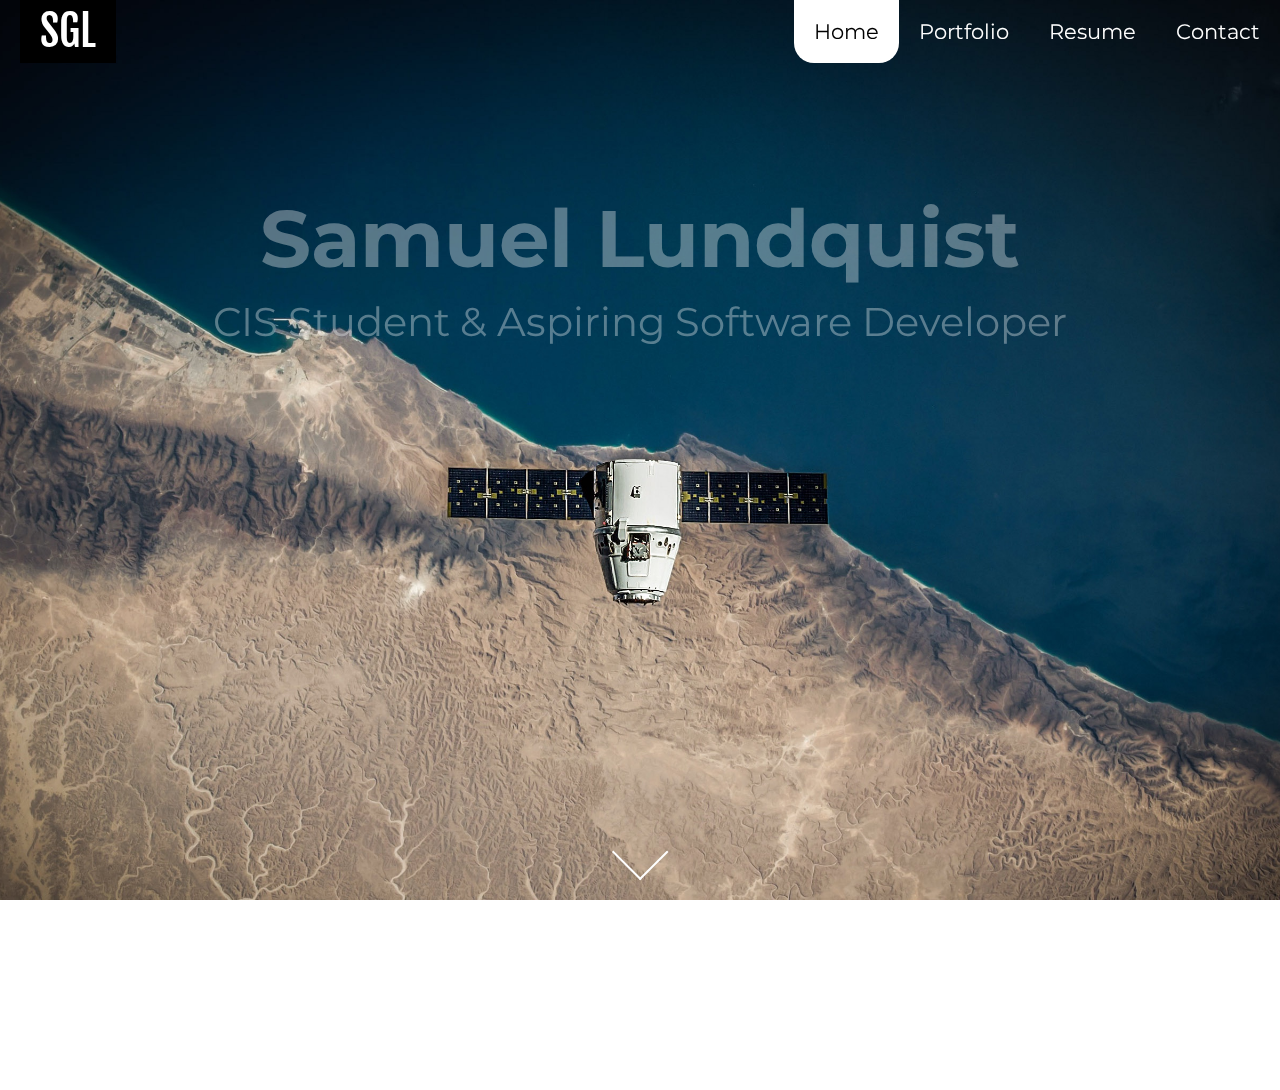
==== index.html @ 55ef9e34 "Update index.html" ====
<!DOCTYPE html>
<html>

	<head>
		<title>SamuelLundquist</title>
		<link rel="stylesheet" href='./style/index.css'>
    	<link href="https://fonts.googleapis.com/css?family=Lato|Montserrat&display=swap" rel="stylesheet">
		<link href="https://fonts.googleapis.com/css?family=Fjalla+One&display=swap" rel="stylesheet">
		<link rel="apple-touch-icon" sizes="64x64" href="./apple-touch-icon.png">
		<!-- IE -->
		<link rel="shortcut icon" type="image/x-icon" href="./media/favicon.ico">
		<!-- other browsers -->
		<link rel="icon" type="image/png" sizes="64x64" href="./apple-touch-icon.png">

		<script src="./src/jquery-3.4.0.min.js"></script>
	</head>

	<body>

		<div id='back'></div>

		<div id='navbar'>

			<div>
				<span>SGL</span>
			</div>

			<ul>
				<li><a class="active" href="index.html">Home</a></li>
				<li><a href="portfolio.html">Portfolio</a></li>
				<li><a href="resume.html">Resume</a></li>
				<li><a href="contact.html">Contact</a></li>
			</ul>

		</div>

		<section>

			<div id='titleBlock' class="fadeIn">
				<span>
					<h1>Samuel Lundquist</h1>
					CIS Student & Aspiring Software Developer
				</span>
			</div>

			<div id="navArrow" class="fadeIn">
				<a data-scroll href='#panel1'>
					<div id='downArrow'></div>
				</a>
			</div>

			<div class='content' id='panel1'>
				<h2>YO WHATSUP MOTHER TRUCKER!!!</h2>
				<P>MUAHAHAHHAHAHAH</p>
				<br>
				<p>YEEEEET!</p>

			</div>

		</section>

	</body>

	<script type="text/javascript" src="./src/nav.js"></script>

</html>
---- style/index.css ----
html
{
	margin: 0;
	padding: 0;
	width: 100%;
	height: 100%;
	scroll-behavior: smooth;
}

html::-webkit-scrollbar
{
	display: none;
}

body
{
	margin: 0;
	padding: 0;
	width: 100%;
	height: 100%;
	font-family: 'Montserrat', sans-serif;
	-ms-overflow-style: none;
	background-image: url("../media/Photo by SpaceX.jpg");
	-webkit-background-size: cover;
  	-moz-background-size: cover;
 	-o-background-size: cover;
  	background-size: cover;
	background-position: center;
	background-repeat: no-repeat;
	background-attachment: fixed;
}

#back
{
	position: fixed;
	z-index: -1;
	width: 100%;
	height: 100%;
	background-color: transparent;
	transition: 1s;
}

#back.blueColor
{
	background-color: #005986;
}

#navbar
{
	z-index: 2;
	top:0;
	position: fixed;
	width:100%;
	height: 7vh;
	color: white;
	display: flex;
	justify-content: space-between;
	font-size: 1.3em;
	transition: 1s;
}

#navbar div
{
	display: flex;
	margin: 0;
	height: 100%;
	padding-left: 20px;
	padding-right: 20px;
	margin-left: 20px;
	font-size: 2em;
	line-height: 7vh;
	background-color: black
}

#navbar div span
{
	margin: auto;
	text-align: center;
	font-family: 'Fjalla One', sans-serif;
}

#navbar ul
{
	padding: 0;
	margin: 0;
	justify-content: space-around;
	list-style-type: none;
	display: flex;
}

#navbar ul li
{
	display: inline-block;
	margin: 0;
	height: 100%;
}

#currentPageTab
{
	color: black;
}

#navbar ul li a
{
	display: inline-flex;
	flex-direction: column;
	margin: 0;
	justify-content: center;
	align-items: center;
	text-align: center;
	height: 100%;
	padding-left: 20px;
	padding-right: 20px;
	border-bottom-right-radius: 20px;
	border-bottom-left-radius: 20px;
	text-decoration: none;
	transition: 0.3s;
}

#navbar ul li a:hover
{
	background-color: #007ebd;
	color: white;
}

li a:not(.active)
{
	color: white;
}

.active
{
	background-color: white;
	color: black;
	cursor: default;
}

#titleBlock
{
	opacity: 0;
	display: flex;
	flex-direction: column;
	align-items: center;
	justify-content: space-between;
	text-align: center;
	color: white;
	width: 100vw;
	height: 100vh;
}

#titleBlock span
{
	width: 100%;
	font-size: 2.5em;
	padding-top: 20vh;
}

h1
{
	margin: 0;
	padding-top: 10px;
	padding-bottom: 10px;
}

#navArrow
{
	position:fixed;
	z-index: 4;
	bottom: 0;
	width: 100%;
	height: 4vw;
	display: flex;
	justify-content: center;
	align-items: center;
}

#downArrow
{
	background-color: rgba(0, 0, 0, 0);
	/*border-radius: 5px;*/
	margin-bottom: 5vh;
	height: 3vmax;
	width: 3vmax;
	border-style:solid;
	border-color: white;
	border-width: 0 2px 2px 0;
	transform: rotate(45deg);
	-webkit-transform: rotate(45deg);
	transition: background-color 150ms ease-in-out;
	transition: border-width 150ms ease-in-out;
	transition: opacity 250ms ease-in-out;
}

#downArrow:hover
{
	border-bottom-width: 5px;
	border-right-width: 5px;
}

.content
{
	z-index: 1;
	margin: 0 10% 0 10%;
	padding: 0 5% 0 5%;
	width: 70%;
	min-height: 100%;
	display: flex;
	flex-direction: column;
	justify-content: center;
	align-items: center;
	text-align: center;
	color: white;
	transition: 0.75s;
	opacity: 0;
}
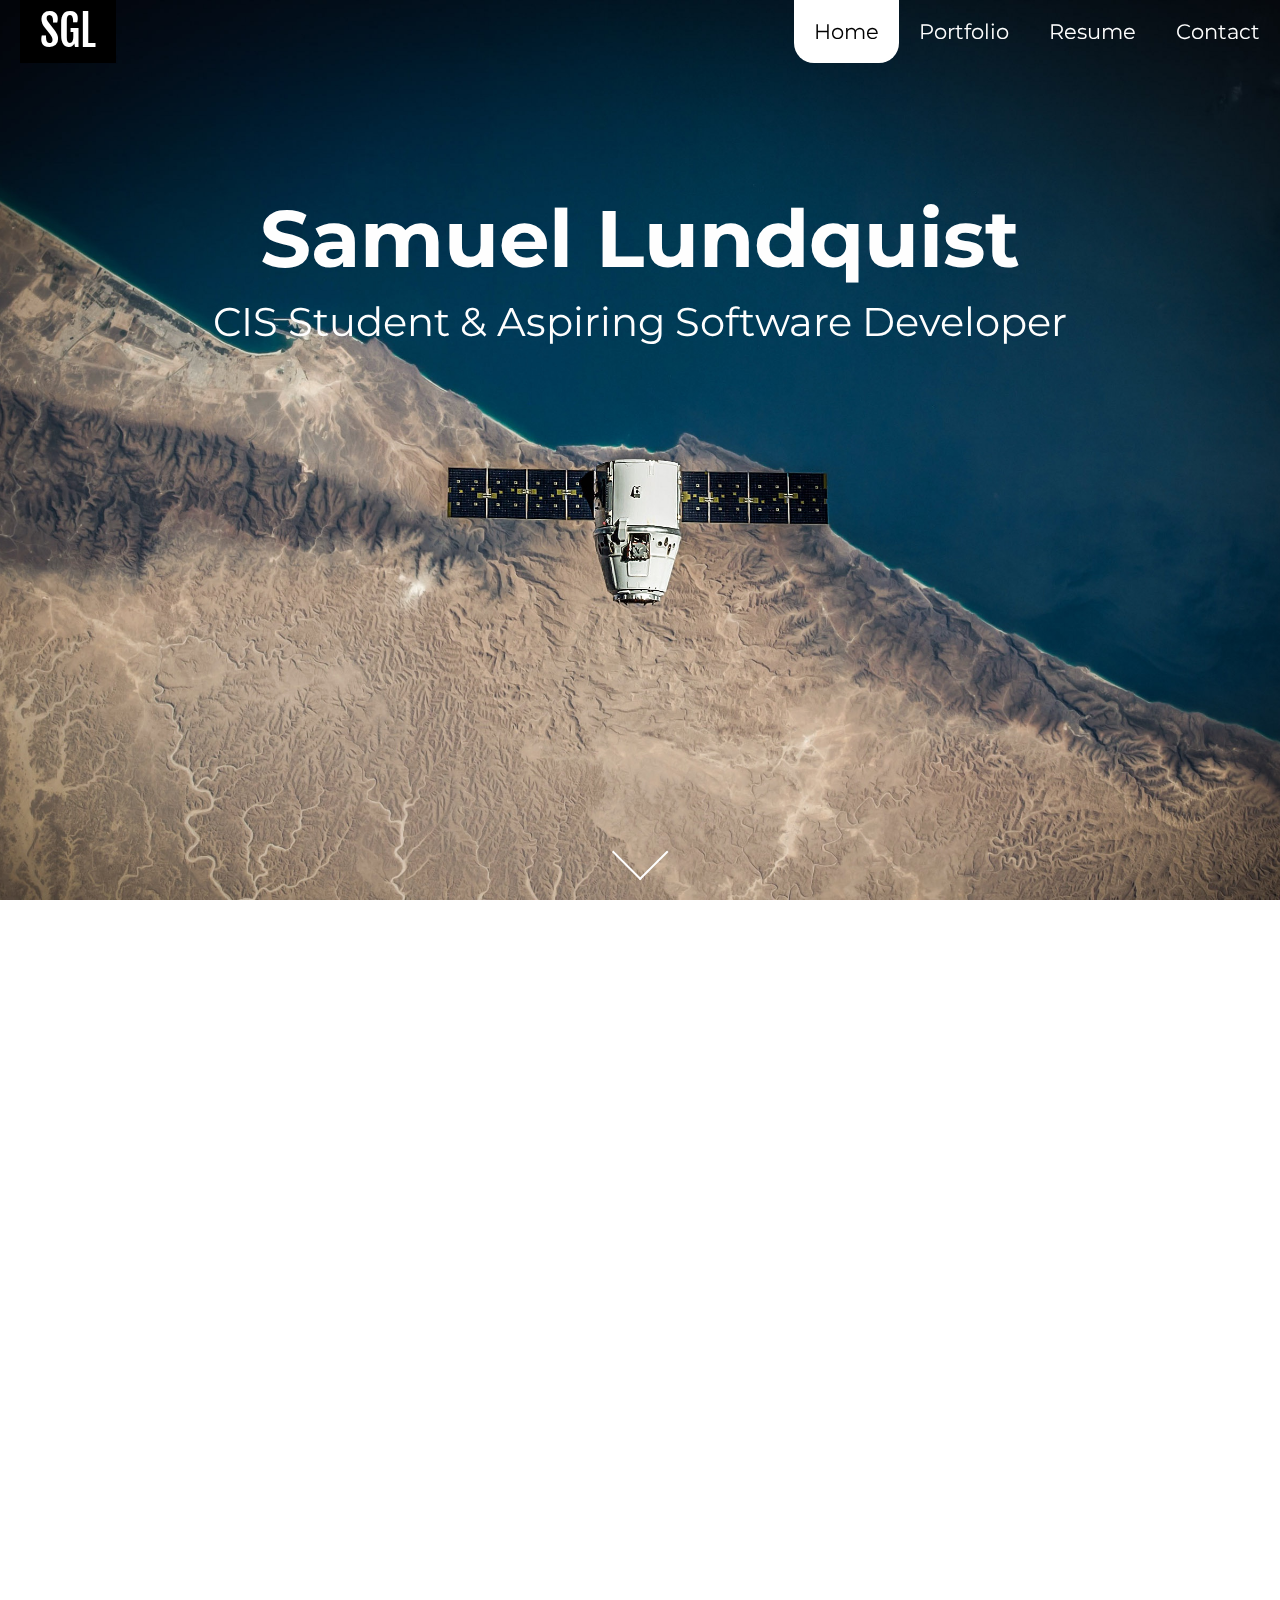
==== commit 78031b1f: "yeet" ====
--- a/index.html
+++ b/index.html
@@ -34,6 +34,12 @@
 
 		</div>
 
+		<div id="navArrow" class="fadeIn">
+			<a data-scroll href='#panel1'>
+				<div id='downArrow'></div>
+			</a>
+		</div>
+
 		<section>
 
 			<div id='titleBlock' class="fadeIn">
@@ -43,14 +49,8 @@
 				</span>
 			</div>
 
-			<div id="navArrow" class="fadeIn">
-				<a data-scroll href='#panel1'>
-					<div id='downArrow'></div>
-				</a>
-			</div>
-
 			<div class='content' id='panel1'>
-				<h2>YO WHATSUP MOTHER TRUCKER!!!</h2>
+				<h2>Hi I'm Sam, welcome to my site!</h2>
 				<P>MUAHAHAHHAHAHAH</p>
 				<br>
 				<p>YEEEEET!</p>
--- a/style/index.css
+++ b/style/index.css
@@ -137,7 +137,6 @@
 
 #titleBlock
 {
-	opacity: 0;
 	display: flex;
 	flex-direction: column;
 	align-items: center;
@@ -203,7 +202,7 @@
 	margin: 0 10% 0 10%;
 	padding: 0 5% 0 5%;
 	width: 70%;
-	min-height: 100%;
+	min-height: 100vh;
 	display: flex;
 	flex-direction: column;
 	justify-content: center;
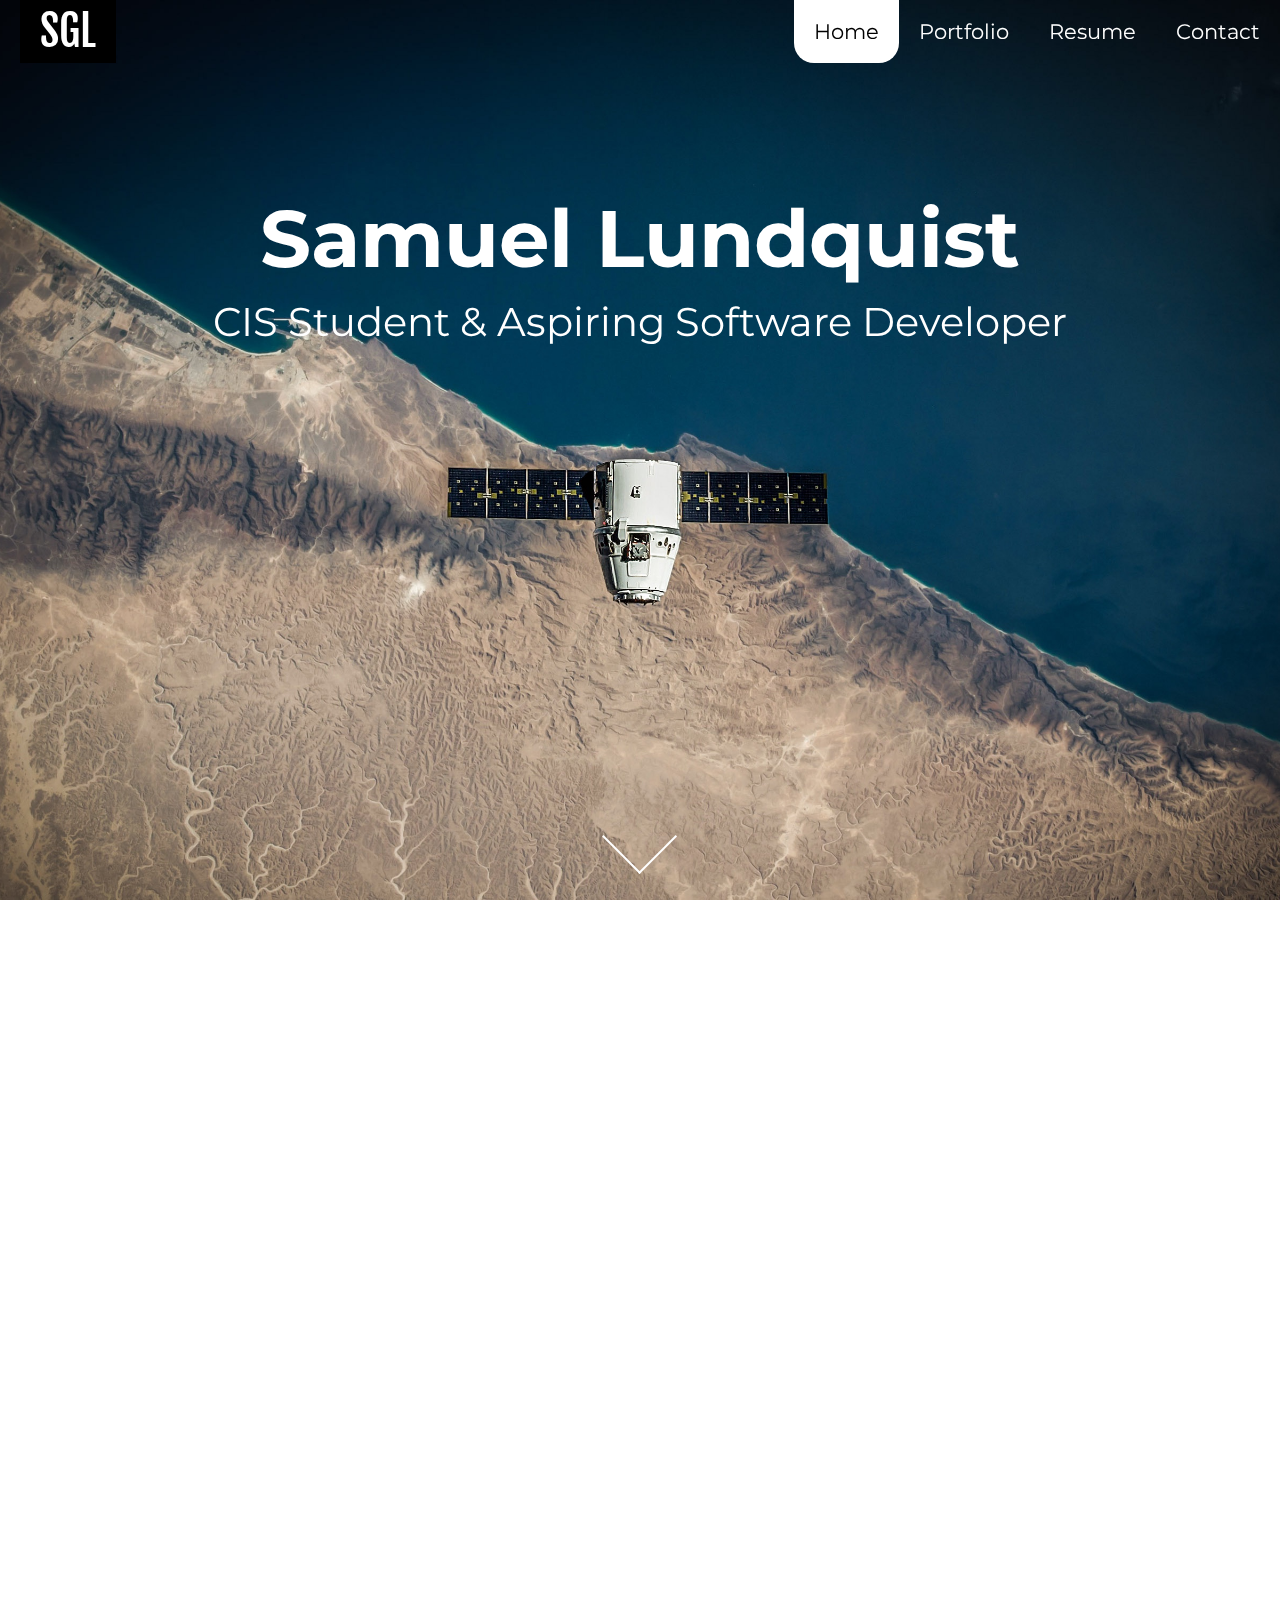
==== commit e2425962: "yeet" ====
--- a/index.html
+++ b/index.html
@@ -35,8 +35,7 @@
 		</div>
 
 		<div id="navArrow" class="fadeIn">
-			<a data-scroll href='#panel1'>
-				<div id='downArrow'></div>
+			<a data-scroll href='#panel1' id='downArrow'>
 			</a>
 		</div>
 
--- a/style/index.css
+++ b/style/index.css
@@ -165,27 +165,26 @@
 {
 	position:fixed;
 	z-index: 4;
+	margin-bottom: 2vh;
 	bottom: 0;
 	width: 100%;
-	height: 4vw;
+	height: 10vh;
 	display: flex;
 	justify-content: center;
 	align-items: center;
+	text-align: center;
 }
 
 #downArrow
 {
 	background-color: rgba(0, 0, 0, 0);
-	/*border-radius: 5px;*/
-	margin-bottom: 5vh;
-	height: 3vmax;
-	width: 3vmax;
+	height: 4vmax;
+	width: 4vmax;
 	border-style:solid;
 	border-color: white;
 	border-width: 0 2px 2px 0;
 	transform: rotate(45deg);
 	-webkit-transform: rotate(45deg);
-	transition: background-color 150ms ease-in-out;
 	transition: border-width 150ms ease-in-out;
 	transition: opacity 250ms ease-in-out;
 }
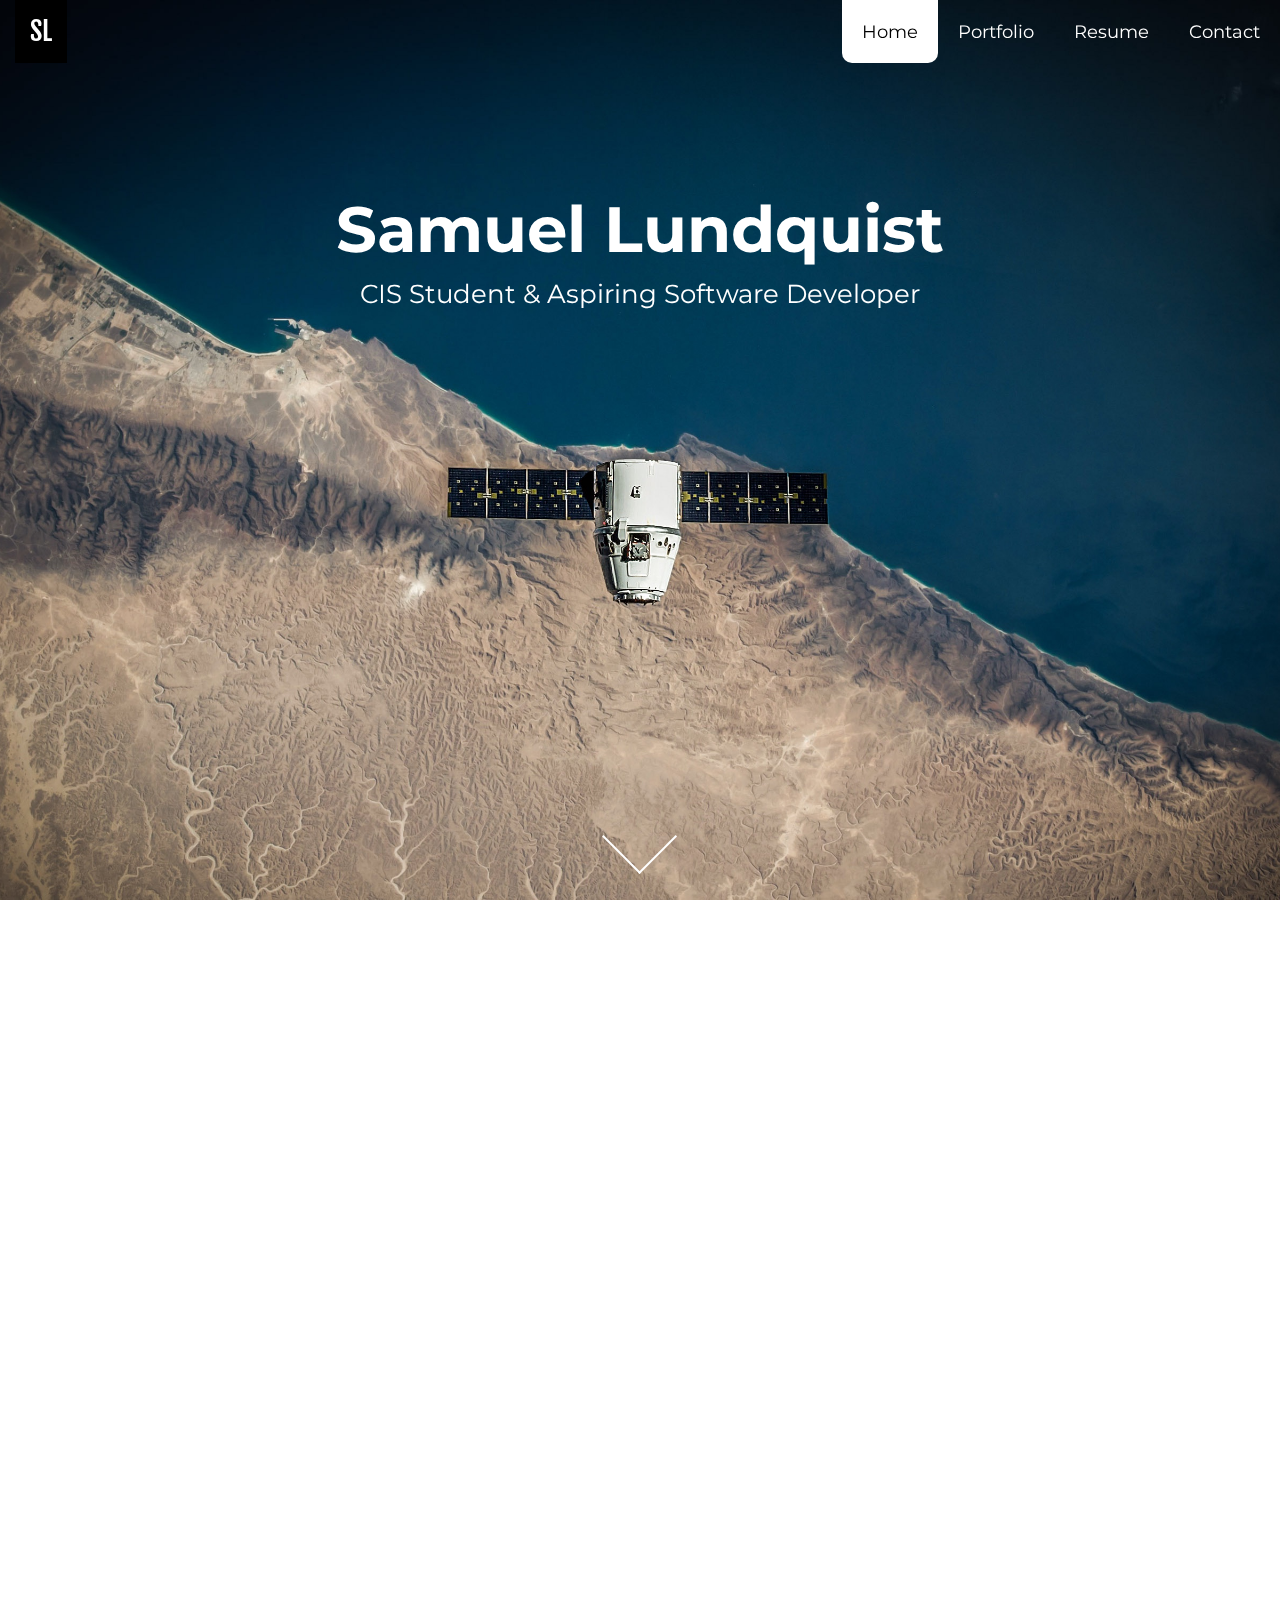
==== commit e7068cc4: "yeet" ====
--- a/index.html
+++ b/index.html
@@ -22,7 +22,7 @@
 		<div id='navbar'>
 
 			<div>
-				<span>SGL</span>
+				<span>SL</span>
 			</div>
 
 			<ul>
@@ -49,10 +49,25 @@
 			</div>
 
 			<div class='content' id='panel1'>
-				<h2>Hi I'm Sam, welcome to my site!</h2>
-				<P>MUAHAHAHHAHAHAH</p>
-				<br>
-				<p>YEEEEET!</p>
+				<div class='block'>
+					<div id="mediumPic"></div>
+					<div id="textBlock">
+						<h2>Hi I'm Sam, welcome to my site!</h2>
+						<P>
+							I'm a passionate technology orientied individual
+							aspiring to work in web design and or software development.
+							I was born and raised on the oregon coast, and hope to
+							enjoy the pacific northwest for a few years longer.
+							<br/><br/>
+							I am currently a senior at the University of Oregon majoring
+							in computer science. After graduation, I'm looking to jump headfirst
+							into software development. Ideally, I hope to find a team to work
+							with that strives to help eachother to become the best version of
+							themselves and aims to develop innovative solutions that push
+							the boundaries of technology.
+						</p>
+					</div>
+				</div>
 
 			</div>
 
--- a/style/index.css
+++ b/style/index.css
@@ -55,7 +55,7 @@
 	color: white;
 	display: flex;
 	justify-content: space-between;
-	font-size: 1.3em;
+	font-size: 2vh;
 	transition: 1s;
 }
 
@@ -63,56 +63,56 @@
 {
 	display: flex;
 	margin: 0;
+	height: 7vh;
+	padding-left: 15px;
+	padding-right: 15px;
+	margin-left: 15px;
+	font-size: 1.5em;
+	line-height: 7vh;
+	background-color: black
+}
+
+#navbar div span
+{
+	margin: auto;
+	text-align: center;
+	font-family: 'Fjalla One', sans-serif;
+}
+
+#navbar ul
+{
+	padding: 0;
+	margin: 0;
+	justify-content: space-around;
+	list-style-type: none;
+	display: flex;
+}
+
+#navbar ul li
+{
+	display: inline-block;
+	margin: 0;
+	height: 100%;
+}
+
+#currentPageTab
+{
+	color: black;
+}
+
+#navbar ul li a
+{
+	display: inline-flex;
+	flex-direction: column;
+	margin: 0;
+	justify-content: center;
+	align-items: center;
+	text-align: center;
 	height: 100%;
 	padding-left: 20px;
 	padding-right: 20px;
-	margin-left: 20px;
-	font-size: 2em;
-	line-height: 7vh;
-	background-color: black
-}
-
-#navbar div span
-{
-	margin: auto;
-	text-align: center;
-	font-family: 'Fjalla One', sans-serif;
-}
-
-#navbar ul
-{
-	padding: 0;
-	margin: 0;
-	justify-content: space-around;
-	list-style-type: none;
-	display: flex;
-}
-
-#navbar ul li
-{
-	display: inline-block;
-	margin: 0;
-	height: 100%;
-}
-
-#currentPageTab
-{
-	color: black;
-}
-
-#navbar ul li a
-{
-	display: inline-flex;
-	flex-direction: column;
-	margin: 0;
-	justify-content: center;
-	align-items: center;
-	text-align: center;
-	height: 100%;
-	padding-left: 20px;
-	padding-right: 20px;
-	border-bottom-right-radius: 20px;
-	border-bottom-left-radius: 20px;
+	border-bottom-right-radius: 10px;
+	border-bottom-left-radius: 10px;
 	text-decoration: none;
 	transition: 0.3s;
 }
@@ -150,13 +150,14 @@
 #titleBlock span
 {
 	width: 100%;
-	font-size: 2.5em;
+	font-size: 2vw;
 	padding-top: 20vh;
 }
 
 h1
 {
 	margin: 0;
+	font-size: 5vw;
 	padding-top: 10px;
 	padding-bottom: 10px;
 }
@@ -211,3 +212,33 @@
 	transition: 0.75s;
 	opacity: 0;
 }
+
+.block
+{
+	display: inline-flex;
+	font-size: 1.2em;
+	text-align: left;
+}
+
+#mediumPic
+{
+	height: 50vh;
+	width: 50vh;
+	margin-right: 5vw;
+	background-image: url("../media/prof.jpg");
+	-webkit-background-size: cover;
+  	-moz-background-size: cover;
+ 	-o-background-size: cover;
+  	background-size: cover;
+	background-position: center;
+	background-repeat: no-repeat;
+	border-radius: 10px;
+}
+
+#textBlock
+{
+	display: inline-block;
+	width: 50%;
+	word-wrap: break-word;
+	overflow-wrap: break-word;
+}
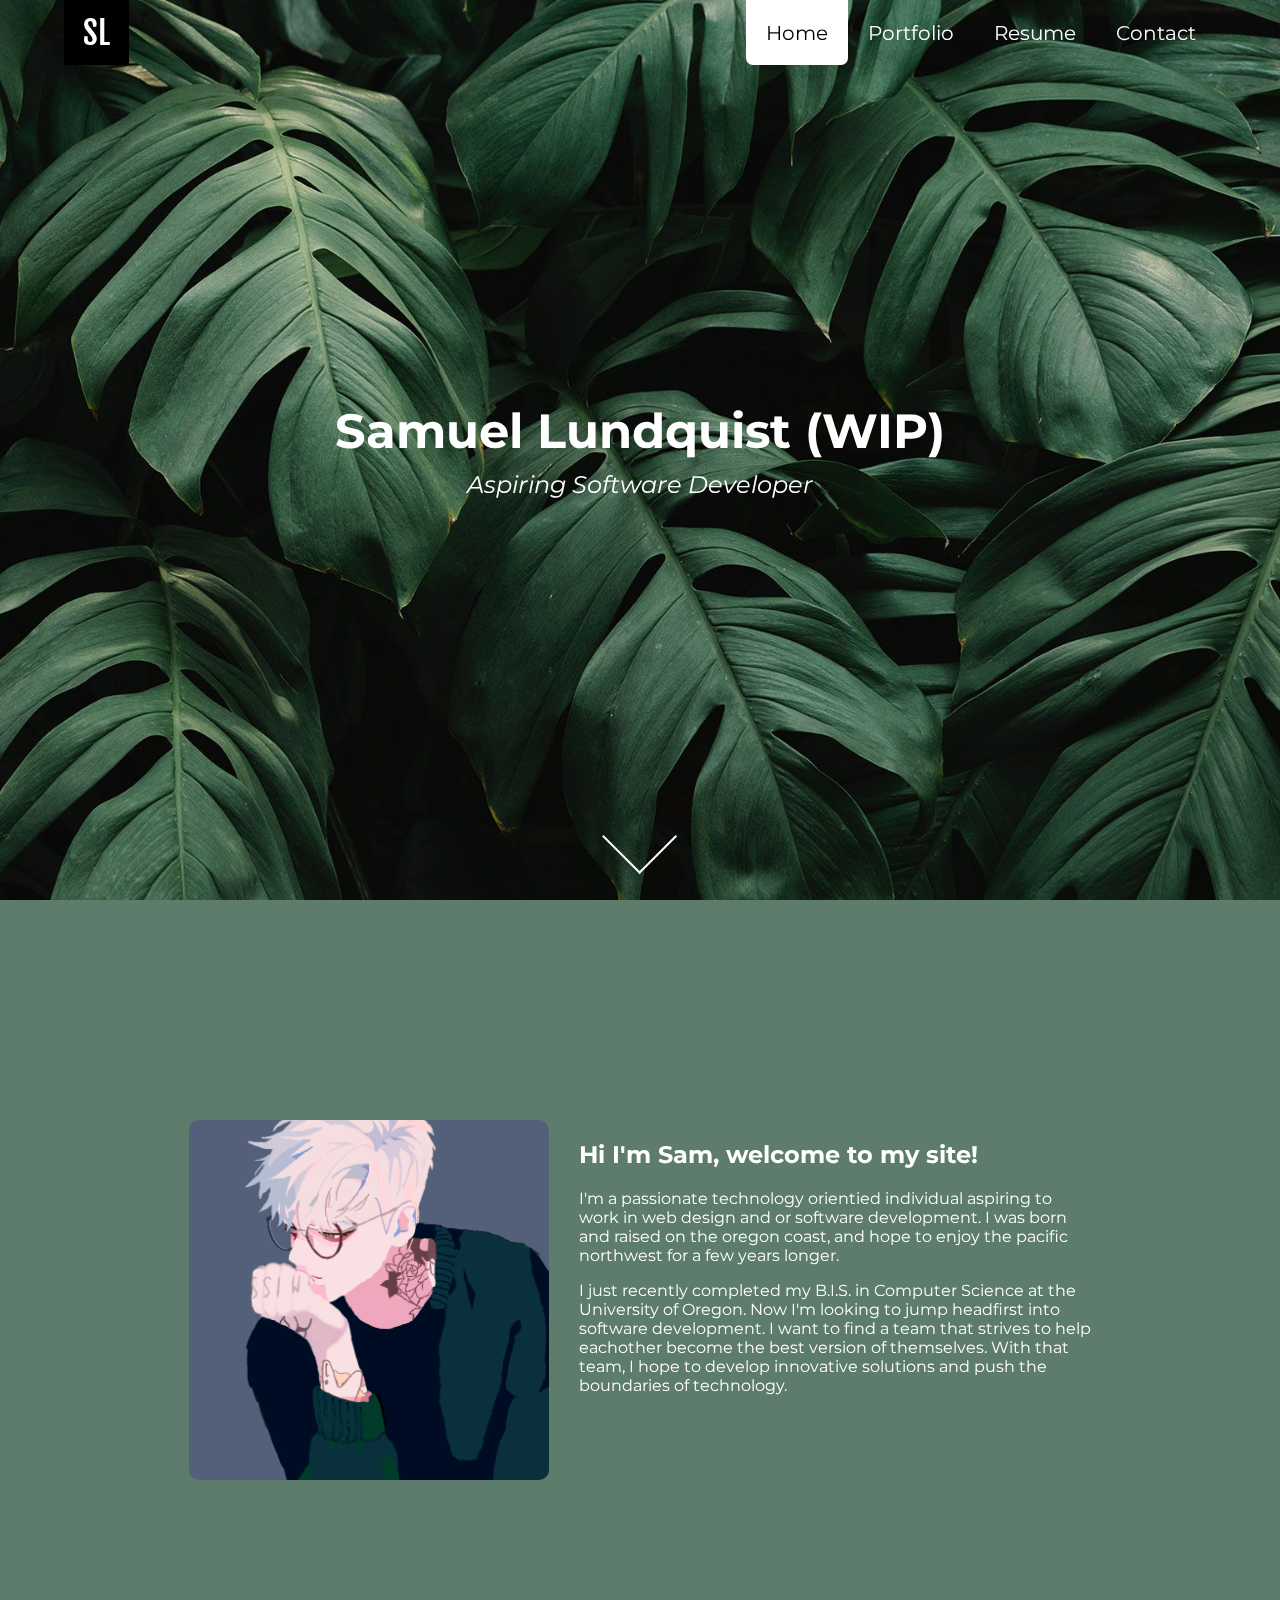
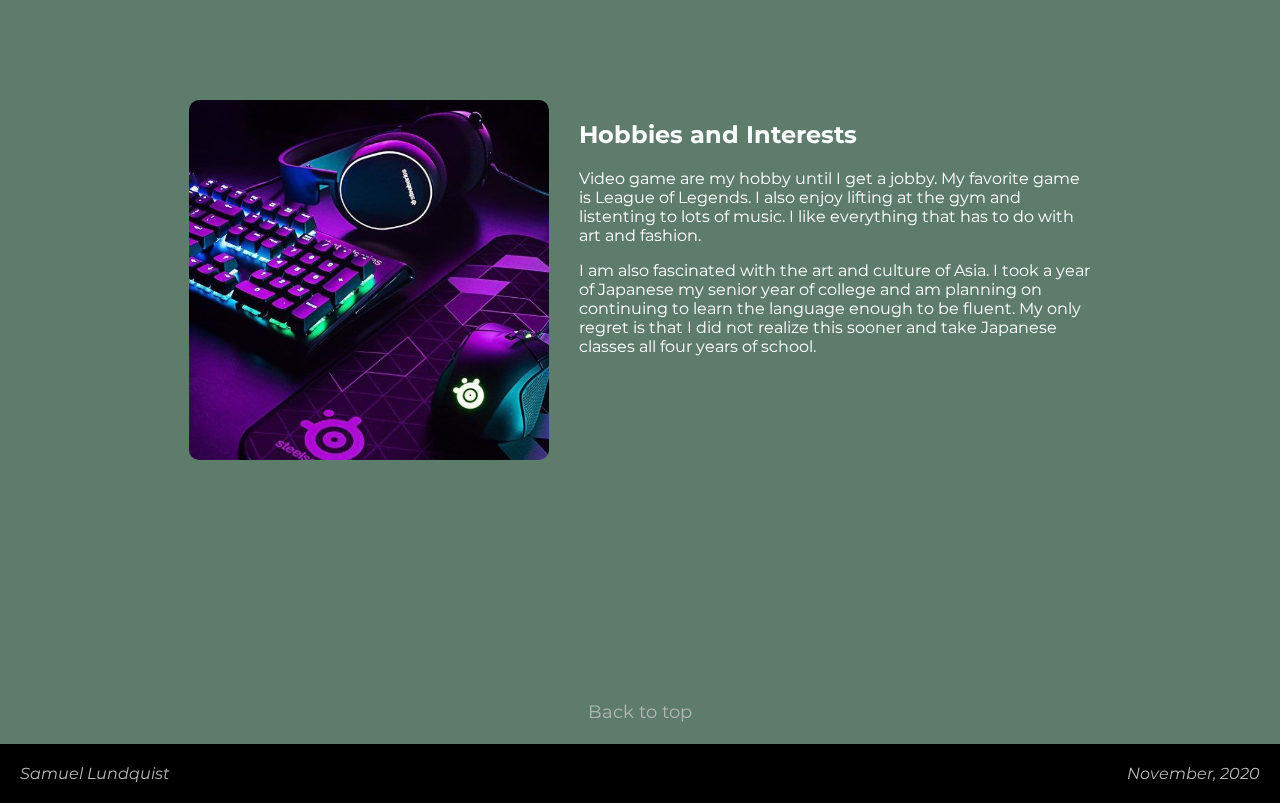
==== commit 020a5f31: "Updated website version" ====
--- a/index.html
+++ b/index.html
@@ -1,80 +1,117 @@
-<!DOCTYPE html>
-<html>
-
-	<head>
-		<title>SamuelLundquist</title>
-		<link rel="stylesheet" href='./style/index.css'>
-    	<link href="https://fonts.googleapis.com/css?family=Lato|Montserrat&display=swap" rel="stylesheet">
-		<link href="https://fonts.googleapis.com/css?family=Fjalla+One&display=swap" rel="stylesheet">
-		<link rel="apple-touch-icon" sizes="64x64" href="./apple-touch-icon.png">
-		<!-- IE -->
-		<link rel="shortcut icon" type="image/x-icon" href="./media/favicon.ico">
-		<!-- other browsers -->
-		<link rel="icon" type="image/png" sizes="64x64" href="./apple-touch-icon.png">
-
-		<script src="./src/jquery-3.4.0.min.js"></script>
-	</head>
-
-	<body>
-
-		<div id='back'></div>
-
-		<div id='navbar'>
-
-			<div>
-				<span>SL</span>
-			</div>
-
-			<ul>
-				<li><a class="active" href="index.html">Home</a></li>
-				<li><a href="portfolio.html">Portfolio</a></li>
-				<li><a href="resume.html">Resume</a></li>
-				<li><a href="contact.html">Contact</a></li>
-			</ul>
-
-		</div>
-
-		<div id="navArrow" class="fadeIn">
-			<a data-scroll href='#panel1' id='downArrow'>
-			</a>
-		</div>
-
-		<section>
-
-			<div id='titleBlock' class="fadeIn">
-				<span>
-					<h1>Samuel Lundquist</h1>
-					CIS Student & Aspiring Software Developer
-				</span>
-			</div>
-
-			<div class='content' id='panel1'>
-				<div class='block'>
-					<div id="mediumPic"></div>
-					<div id="textBlock">
-						<h2>Hi I'm Sam, welcome to my site!</h2>
-						<P>
-							I'm a passionate technology orientied individual
-							aspiring to work in web design and or software development.
-							I was born and raised on the oregon coast, and hope to
-							enjoy the pacific northwest for a few years longer.
-							<br/><br/>
-							I am currently a senior at the University of Oregon majoring
-							in computer science. After graduation, I'm looking to jump headfirst
-							into software development. Ideally, I hope to find a team to work
-							with that strives to help eachother to become the best version of
-							themselves and aims to develop innovative solutions that push
-							the boundaries of technology.
-						</p>
-					</div>
-				</div>
-
-			</div>
-
-		</section>
-
-	</body>
-
-	<script type="text/javascript" src="./src/nav.js"></script>
-
-</html>
+<!DOCTYPE html>
+<html lang="en">
+
+	<head>
+		<meta charset="utf-8"/>
+		<title>SLWebsite</title>
+		<link rel="stylesheet" href='./style/index.css'>
+		<link href="https://fonts.googleapis.com/css?family=Lato|Montserrat&display=swap" rel="stylesheet">
+		<link href="https://fonts.googleapis.com/css?family=Fjalla+One&display=swap" rel="stylesheet">
+		<script src="./src/jquery-3.4.0.min.js"></script>
+
+		<!-- Favicon setup -->
+		<link rel="apple-touch-icon" sizes="180x180" href="/apple-touch-icon.png">
+		<link rel="icon" type="image/png" sizes="32x32" href="/favicon-32x32.png">
+		<link rel="icon" type="image/png" sizes="16x16" href="/favicon-16x16.png">
+		<link rel="manifest" href="/site.webmanifest">
+		<link rel="mask-icon" href="/safari-pinned-tab.svg" color="#5bbad5">
+		<meta name="msapplication-TileColor" content="#00aba9">
+		<meta name="theme-color" content="#ffffff">
+	</head>
+
+	<body>
+
+		<div id='back'></div>
+
+		<div class="sektion navsection noselect">
+			<div class="content navbar">
+				<div class="logo">SL</div>
+				<div class="menu">
+					<div class="barFill">
+						<div class="container" onclick="menuController(this)">
+							<div class="bar1"></div>
+							<div class="bar2"></div>
+							<div class="bar3"></div>
+						</div>
+					</div>
+					<li><a class="active" href="index.html">Home</a></li>
+					<li><a href="portfolio.html">Portfolio</a></li>
+					<li><a href="resume.html">Resume</a></li>
+					<li><a href="contact.html">Contact</a></li>
+				</div>
+			</div>
+		</div>
+
+		<div id="navArrow" class="fadeIn">
+			<a data-scroll href='#contentPanel' id='downArrow'>
+			</a>
+		</div>
+
+		<section>
+			<div class="title noselect">
+				<span class="fadeIn">
+					<h1>Samuel Lundquist (WIP)</h1>
+					<h4>Aspiring Software Developer<h4>
+				</span>
+			</div>
+
+			<div class="content" id="contentPanel">
+				<div class="subject">
+					<div class="sub_image" style="background-image: url('./media/uwu.png');">
+					</div>
+					<div class="sub_text">
+						<h2>Hi I'm Sam, welcome to my site!</h2>
+						<p>
+							I'm a passionate technology orientied individual
+							aspiring to work in web design and or software development.
+							I was born and raised on the oregon coast, and hope to
+							enjoy the pacific northwest for a few years longer.
+						</p>
+						<p>
+							I just recently completed my B.I.S. in Computer Science at the
+							University of Oregon. Now I'm looking to jump headfirst into
+							software development. I want to find a team that strives to
+							help eachother become the best version of themselves. With that
+							team, I hope to develop innovative solutions and push the
+							boundaries of technology.
+						</p>
+					</div>
+				</div>
+
+				<div class="subject">
+					<div class="sub_image" style="background-image: url('./media/steel.jpg');">
+					</div>
+					<div class="sub_text">
+						<h2>Hobbies and Interests</h2>
+						<p>
+							Video game are my hobby until I get a jobby. My favorite
+							game is League of Legends. I also enjoy lifting at the gym and
+							listenting to lots of music. I like everything that has to do
+							with art and fashion.
+						</p>
+						<p>
+							I am also fascinated with the art and culture of Asia.
+							I took a year of Japanese my senior year of college and
+							am planning on continuing to learn the language enough to be
+							fluent. My only regret is that I did not realize this sooner
+							and take Japanese classes all four years of school.
+						</p>
+					</div>
+				</div>
+			</div>
+
+			<span>
+				<button class="topper" onclick="topScroller()">Back to top</a>
+			</span>
+
+		</section>
+
+		<div class="footer">
+			<div class="ftr_text">Samuel Lundquist</div>
+			<div class="ftr_text">November, 2020</div>
+		</div>
+	</body>
+
+	<script type="text/javascript" src="./src/nav.js"></script>
+
+</html>
--- a/style/index.css
+++ b/style/index.css
@@ -1,244 +1,428 @@
-html
-{
-	margin: 0;
-	padding: 0;
-	width: 100%;
-	height: 100%;
-	scroll-behavior: smooth;
-}
-
-html::-webkit-scrollbar
-{
-	display: none;
-}
-
-body
-{
-	margin: 0;
-	padding: 0;
-	width: 100%;
-	height: 100%;
-	font-family: 'Montserrat', sans-serif;
-	-ms-overflow-style: none;
-	background-image: url("../media/Photo by SpaceX.jpg");
-	-webkit-background-size: cover;
-  	-moz-background-size: cover;
- 	-o-background-size: cover;
-  	background-size: cover;
-	background-position: center;
-	background-repeat: no-repeat;
-	background-attachment: fixed;
-}
-
-#back
-{
-	position: fixed;
-	z-index: -1;
-	width: 100%;
-	height: 100%;
-	background-color: transparent;
-	transition: 1s;
-}
-
-#back.blueColor
-{
-	background-color: #005986;
-}
-
-#navbar
-{
-	z-index: 2;
-	top:0;
-	position: fixed;
-	width:100%;
-	height: 7vh;
-	color: white;
-	display: flex;
-	justify-content: space-between;
-	font-size: 2vh;
-	transition: 1s;
-}
-
-#navbar div
-{
-	display: flex;
-	margin: 0;
-	height: 7vh;
-	padding-left: 15px;
-	padding-right: 15px;
-	margin-left: 15px;
-	font-size: 1.5em;
-	line-height: 7vh;
-	background-color: black
-}
-
-#navbar div span
-{
-	margin: auto;
-	text-align: center;
-	font-family: 'Fjalla One', sans-serif;
-}
-
-#navbar ul
-{
-	padding: 0;
-	margin: 0;
-	justify-content: space-around;
-	list-style-type: none;
-	display: flex;
-}
-
-#navbar ul li
-{
-	display: inline-block;
-	margin: 0;
-	height: 100%;
-}
-
-#currentPageTab
-{
-	color: black;
-}
-
-#navbar ul li a
-{
-	display: inline-flex;
-	flex-direction: column;
-	margin: 0;
-	justify-content: center;
-	align-items: center;
-	text-align: center;
-	height: 100%;
-	padding-left: 20px;
-	padding-right: 20px;
-	border-bottom-right-radius: 10px;
-	border-bottom-left-radius: 10px;
-	text-decoration: none;
-	transition: 0.3s;
-}
-
-#navbar ul li a:hover
-{
-	background-color: #007ebd;
-	color: white;
-}
-
-li a:not(.active)
-{
-	color: white;
-}
-
-.active
-{
-	background-color: white;
-	color: black;
-	cursor: default;
-}
-
-#titleBlock
-{
-	display: flex;
-	flex-direction: column;
-	align-items: center;
-	justify-content: space-between;
-	text-align: center;
-	color: white;
-	width: 100vw;
-	height: 100vh;
-}
-
-#titleBlock span
-{
-	width: 100%;
-	font-size: 2vw;
-	padding-top: 20vh;
-}
-
-h1
-{
-	margin: 0;
-	font-size: 5vw;
-	padding-top: 10px;
-	padding-bottom: 10px;
-}
-
-#navArrow
-{
-	position:fixed;
-	z-index: 4;
-	margin-bottom: 2vh;
-	bottom: 0;
-	width: 100%;
-	height: 10vh;
-	display: flex;
-	justify-content: center;
-	align-items: center;
-	text-align: center;
-}
-
-#downArrow
-{
-	background-color: rgba(0, 0, 0, 0);
-	height: 4vmax;
-	width: 4vmax;
-	border-style:solid;
-	border-color: white;
-	border-width: 0 2px 2px 0;
-	transform: rotate(45deg);
-	-webkit-transform: rotate(45deg);
-	transition: border-width 150ms ease-in-out;
-	transition: opacity 250ms ease-in-out;
-}
-
-#downArrow:hover
-{
-	border-bottom-width: 5px;
-	border-right-width: 5px;
-}
-
-.content
-{
-	z-index: 1;
-	margin: 0 10% 0 10%;
-	padding: 0 5% 0 5%;
-	width: 70%;
-	min-height: 100vh;
-	display: flex;
-	flex-direction: column;
-	justify-content: center;
-	align-items: center;
-	text-align: center;
-	color: white;
-	transition: 0.75s;
-	opacity: 0;
-}
-
-.block
-{
-	display: inline-flex;
-	font-size: 1.2em;
-	text-align: left;
-}
-
-#mediumPic
-{
-	height: 50vh;
-	width: 50vh;
-	margin-right: 5vw;
-	background-image: url("../media/prof.jpg");
-	-webkit-background-size: cover;
-  	-moz-background-size: cover;
- 	-o-background-size: cover;
-  	background-size: cover;
-	background-position: center;
-	background-repeat: no-repeat;
-	border-radius: 10px;
-}
-
-#textBlock
-{
-	display: inline-block;
-	width: 50%;
-	word-wrap: break-word;
-	overflow-wrap: break-word;
-}
+html
+{
+	scroll-behavior: smooth;
+	scrollbar-width: none;
+}
+
+html::-webkit-scrollbar
+{
+	display: none;
+}
+
+body
+{
+	margin: 0;
+	padding: 0;
+	font-family: 'Montserrat', sans-serif;
+	background-color: #5d7c6b;
+	overflow: auto;
+	-ms-overflow-style: none;
+	background-image: url("../media/leaf.jpg");
+	-webkit-background-size: cover;
+	-moz-background-size: cover;
+	-o-background-size: cover;
+	background-size: cover;
+	background-position: center;
+	background-repeat: no-repeat;
+	background-attachment: fixed;
+}
+
+section
+{
+	margin:0;
+	padding:0;
+	width:100vw;
+	display: flex;
+	flex-direction: column;
+	align-items: center;
+	justify-content: center;
+}
+
+a
+{
+	outline: 0;
+}
+
+button
+{
+	outline: 0;
+	font-family: 'Montserrat', sans-serif;
+}
+
+.noselect {
+	-webkit-touch-callout: none; /* iOS Safari */
+	-webkit-user-select: none; /* Safari */
+	-khtml-user-select: none; /* Konqueror HTML */
+	-moz-user-select: none; /* Old versions of Firefox */
+	-ms-user-select: none; /* Internet Explorer/Edge */
+	user-select: none; /* Non-prefixed version, currently
+	supported by Chrome, Edge, Opera and Firefox */
+}
+
+.sektion
+{
+	margin:0;
+	padding:0;
+	width:100vw;
+	min-height: 20px;
+}
+
+.content
+{
+	margin: 0;
+	padding: 0;
+	width: 90vw;
+	z-index: 1;
+}
+
+#back
+{
+	position: fixed;
+	z-index: -2;
+	width: 100%;
+	height: 100%;
+	background-color: transparent;
+	transition: 1s;
+}
+
+#back.backColor
+{
+	background-color: black;
+	opacity: 0.9;
+}
+
+.navsection
+{
+	margin:0;
+	padding:0;
+	width:100vw;
+	position:fixed;
+	top: 0;
+	z-index: 2;
+	display: flex;
+	justify-content: center;
+}
+
+.navbar
+{
+	display: flex;
+	justify-content: space-between;
+}
+
+.logo
+{
+	height: 65px;
+	width: 65px;
+	font-size: 32px;
+	font-family: 'Fjalla One', sans-serif;
+	color:white;
+	background-color: black;
+	display: flex;
+	text-align: center;
+	justify-content: center;
+	align-items: center;
+}
+
+.menu
+{
+	display: flex;
+	height: 65px;
+	transition: 1s;
+}
+
+.menu.backdrop
+{
+	background-color: black;
+	border-bottom-right-radius: 8px;
+	border-bottom-left-radius: 8px;
+}
+
+.menu li
+{
+	list-style-type: none;
+}
+
+.menu li a
+{
+	display: flex;
+	margin: 0;
+	align-items: center;
+	height: 65px;
+	padding-left: 20px;
+	padding-right: 20px;
+	text-decoration: none;
+	font-size: 20px;
+	border-bottom-right-radius: 7px;
+	border-bottom-left-radius: 7px;
+}
+
+.menu li a:hover:not(.active)
+{
+	background-color: #445b4e;
+	color:white;
+}
+
+li a:not(.active)
+{
+	color: white;
+	background-color: transparent;
+}
+.active
+{
+	color: black;
+	background-color: white;
+	cursor: default;
+}
+
+.barFill
+{
+	background-color: black;
+	width: 100%;
+	visibility: collapse;
+}
+.container {
+	float: right;
+	display: flex;
+	flex-direction: column;
+	align-items: center;
+	justify-content: center;
+	cursor: pointer;
+	margin: 0;
+	height: 65px;
+	width: 0px;;
+	background-color: black;
+}
+
+.bar1, .bar2, .bar3 {
+	width: 35px;
+	height: 4px;
+	background-color: white;
+	margin: 4px 0;
+}
+
+.change .bar1 {
+	-webkit-transform: rotate(-45deg) translate(-10px, 7px);
+	transform: rotate(-45deg) translate(-10px, 7px);
+}
+
+.change .bar2 {opacity: 0;}
+
+.change .bar3 {
+	-webkit-transform: rotate(45deg) translate(-10px, -7px);
+	transform: rotate(45deg) translate(-10px, -7px);
+}
+
+.title
+{
+	margin:0;
+	padding:0;
+	width:100vw;
+	height: 100vh;
+	display: flex;
+	align-items: center;
+	justify-content: center;
+	color: white;
+	text-align: center;
+}
+
+.title h1
+{
+	margin: 0;
+	padding-bottom: 10px;
+	font-size: 48px;
+}
+
+.title h4
+{
+	margin: 0;
+	font-style: italic;
+	font-weight: normal;
+	font-size: 24px;
+}
+
+#navArrow
+{
+	position:fixed;
+	z-index:1;
+	margin-bottom: 2vh;
+	bottom: 0;
+	width: 100%;
+	height: 10vh;
+	display: flex;
+	justify-content: center;
+	align-items: center;
+	text-align: center;
+}
+
+#downArrow
+{
+	background-color: rgba(0, 0, 0, 0);
+	height: 4vmax;
+	width: 4vmax;
+	border-style:solid;
+	border-color: white;
+	border-width: 0 2px 2px 0;
+	transform: rotate(45deg);
+	-webkit-transform: rotate(45deg);
+	transition: border-width 150ms ease-in-out;
+	transition: opacity 250ms ease-in-out;
+}
+
+#downArrow:hover
+{
+	border-bottom-width: 5px;
+	border-right-width: 5px;
+}
+
+#contentPanel
+{
+	z-index: 0;
+	transition: 0.25s;
+}
+
+.subject
+{
+	margin:0;
+	padding:0;
+	margin-top: 220px;
+	margin-bottom: 220px;
+	display: flex;
+	justify-content: center;
+}
+
+.sub_image
+{
+	height: 40vh;
+	width: 40vh;
+	border-radius: 10px;
+	flex-shrink: 0;
+	-webkit-background-size: cover;
+	-moz-background-size: cover;
+	-o-background-size: cover;
+	background-size: cover;
+	background-position: center;
+	background-repeat: no-repeat;
+}
+
+.sub_text
+{
+	margin-left: 30px;
+	color: white;
+	max-width: 30vw;
+}
+
+#sub1
+{
+	background-image: url("../media/uwu.png");
+}
+.footer
+{
+	width: 100%;
+	background-color: black;
+	color: #b6b6b6;
+	font-style: italic;
+	display: flex;
+	justify-content: space-between;
+}
+
+.footer div
+{
+	margin: 20px;
+}
+
+.topper
+{
+	background-color: transparent;
+	border: none;
+	color: #b6b6b6;
+	font-size: 18px;
+	margin: 20px;
+}
+
+.topper:hover
+{
+	text-decoration: underline;
+
+}
+@media only screen and (max-width: 1600px) {
+	.sub_text {
+		max-width: 40vw;
+	}
+}
+
+@media only screen and (max-width: 991px) {
+	.content {
+		width: 95vw;
+	}
+}
+
+@media only screen and (max-width: 767px) {
+	.content {
+		width: 100vw;
+	}
+	.sub_image {
+		flex-shrink: 1;
+		min-width: 40vw;
+		border-top-left-radius: 0;
+		border-bottom-left-radius: 0;
+	}
+	.sub_text
+	{
+		margin-left: 20px;
+		margin-right: 20px;
+		color: white;
+		max-width: 100vw;
+	}
+	.logo {
+		justify-content: flex-start;
+		align-items: center;
+		padding-left: 20px;
+		width: 100%;
+	}
+	.barFill {
+		visibility: visible;
+	}
+	.container {
+		width: 65px;
+	}
+	.bar1, .bar2, .bar3 {
+		transition: 0.3s;
+	}
+	.menu {
+		height: auto;
+		flex-direction: column;
+		align-items: flex-end;
+		overflow: visible;
+	}
+	.menu.backdrop
+	{
+		background-color: transparent;
+	}
+	.menu li {
+		width: 200px;
+		visibility: hidden;
+	}
+	.menu li.vis{
+		visibility: visible;
+	}
+	.menu li a {
+		justify-content: flex-end;
+		border-bottom-right-radius: 0px;
+		border-bottom-left-radius: 0px;
+	}
+	li a:not(.active) {
+		background-color: grey;
+	}
+}
+
+@media only screen and (max-width: 478px) {
+	.sub_image {
+		border-top-right-radius: 0;
+		border-bottom-right-radius: 0;
+		height: 100vw;
+		width: 100vw;
+	}
+	.subject {
+		flex-direction: column;
+	}
+}
